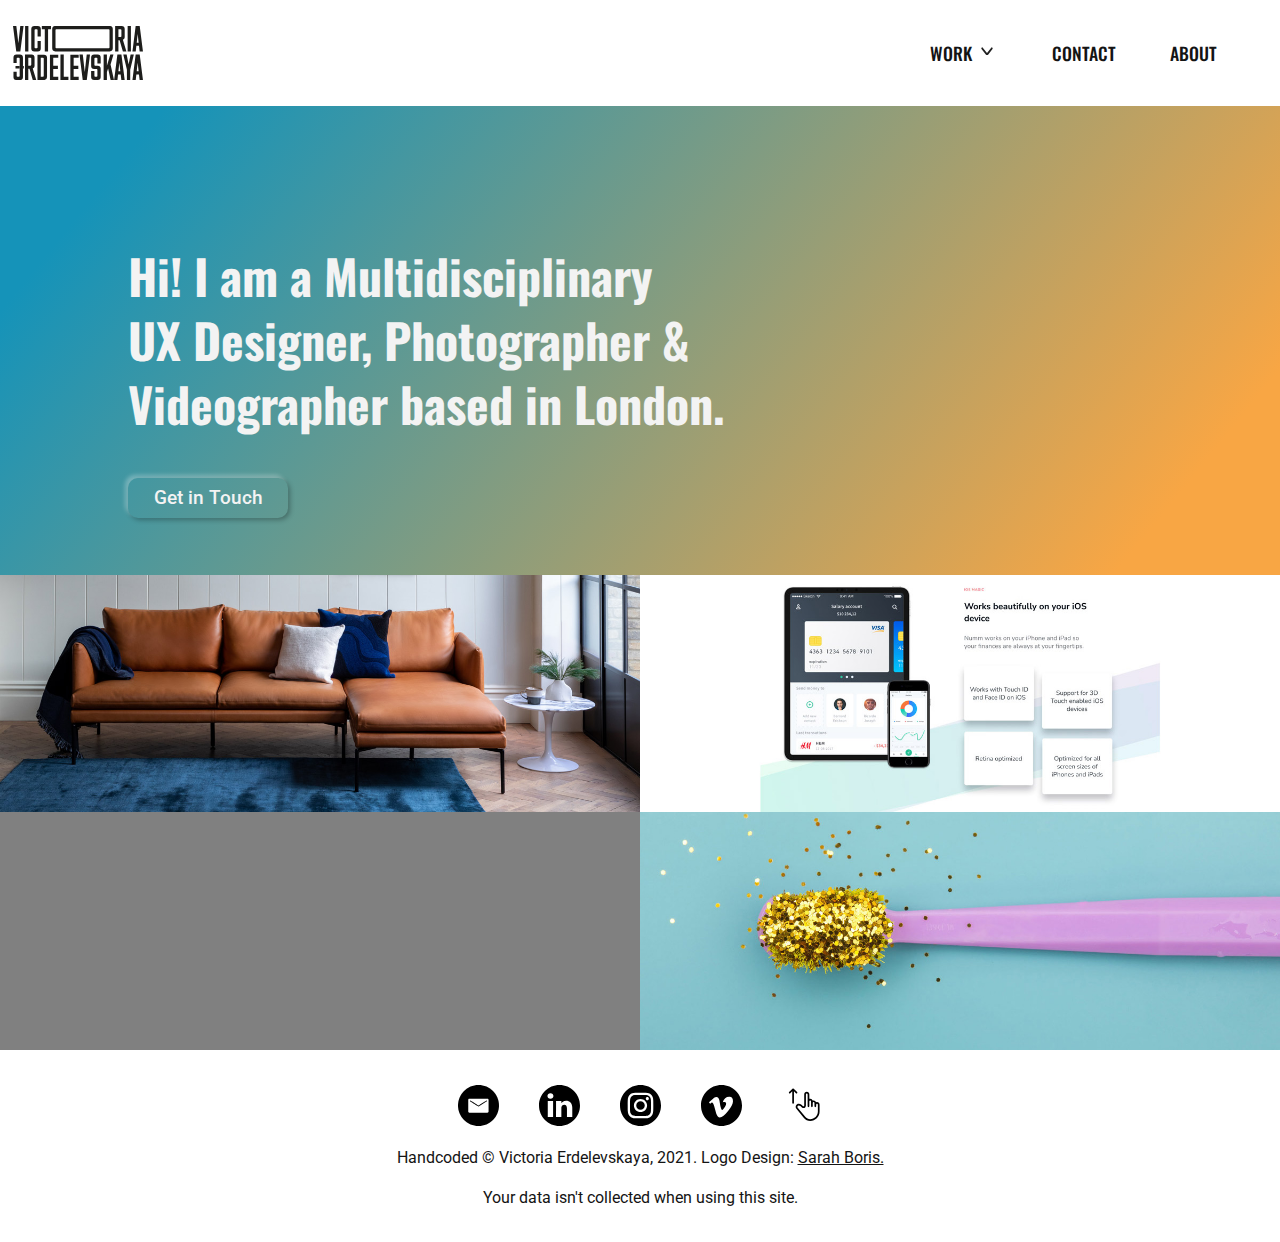
==== index.html @ 2b21cb6a "1st commit" ====
<!DOCTYPE html>
<html lang="en-gb">
  <head>
    <meta charset="UTF-8" />
    <title>Victoria Erdelevskaya - UX &amp;Web Design Portfolio</title>
    <link rel="stylesheet" href="./css/style.css" />

    <meta name="description" content="Portfolio" />
    <meta name="keywords" content="UX, Design, Portfolio" />
    <meta name="author" content="Victoria Erdelevskaya" />
    <meta name="viewport" content="width=device-width, initial-scale=1.0" />

    <!--  font familyies: Oswald for headings & Roboto for body -->

    <link rel="preconnect" href="https://fonts.googleapis.com" />
    <link rel="preconnect" href="https://fonts.gstatic.com" crossorigin />
    <link
      href="https://fonts.googleapis.com/css2?family=Oswald:wght@300;400;500;600;700&family=Roboto:wght@100;400;500;700&display=swap"
      rel="stylesheet"
    />
  </head>

  <body>
    <!-- To create a link that goes to the top of the page from the bottom, to improve accessibility and usability -->
    <a id="top"></a>

    <header>
      <!-- Top navigation -->
      <a href="index.html">
        <img
          src="./images/Victoria-Photography-logo.svg"
          alt="logo click to return to home page"
          width="130"
        />
      </a>
      <nav class="top-navigation" id="myTopnav">
        <ul>
          <li class="nav-menu-item">
            <a href="#" class="top-navigation">Work</a>
            <i class="caret-down">
              <img
                src="./images/fluent_caret_down_icon.svg"
                alt="caret down"
                class="top-navigation"
              />
            </i>
            <!-- Drop Down Menu in top nav .dropdown-content-->
            <div class="dropdown-content">
              <ul>
                <li>
                  <a href="heals-3D-visualitation.html" class="top-navigation"
                    >Heal's 3D Visualisation</a
                  >
                </li>
                <li>
                  <a href="finance-app-design-figma.html" class="top-navigation"
                    >Finance App Design</a
                  >
                </li>
                <li>
                  <a href="photography-portfolio.html" class="top-navigation"
                    >Photography Portfolio</a
                  >
                </li>
                <li>
                  <a href="videography-portfolio.html" class="top-navigation"
                    >Videography Portfolio</a
                  >
                </li>
              </ul>
            </div>
          </li>
          <li>
            <a href="contact.html" class="top-navigation">Contact</a>
          </li>
          <li><a href="about.html" class="top-navigation">About</a></li>
        </ul>
      </nav>
    </header>

    <main>
      <div class="hero-background">
        <h1>
          Hi! I am a Multidisciplinary <br />
          UX Designer, Photographer &amp; <br />
          Videographer based in London.
        </h1>
        <button
          class="contact"
          type="button"
          onclick="javascript:location.href='contact.html';"
          value="Contact"
        >
          Get in Touch
        </button>
      </div>
      <!-- ARIA role projects  added to the next section of the page for accessibility.  -->
      <section aria-label="projects">
        <div class="grid-container">
          <div class="grid-item">
            <a href="heals-3D-visualitation.html">
              <img
                src="./images/Matera-91.jpg"
                alt="3D Rendering Project for Heal's"
                width="1200"
                height="auto"
              />
              <div class="overlay">
                <h3 class="text">
                  Heal's: <br />
                  3D Visualisation
                </h3>
              </div>
            </a>
          </div>
          <div class="grid-item">
            <a href="finance-app-design-figma.html">
              <img
                src="./images/Desktop-New-homepage.jpg"
                alt="Design of an App in Figma"
                width="1200"
                height="auto"
              />
              <div class="overlay">
                <h3 class="text">Finance App Design</h3>
              </div>
            </a>
          </div>
          <div class="grid-item">
            <a href="videography-portfolio.html">
              <img
                src="./images/project1.jpg"
                alt="Videography Portfolio"
                width="1200"
                height="auto"
              />
              <div class="overlay">
                <h3 class="text">Videography Portfolio</h3>
              </div>
            </a>
          </div>
          <div class="grid-item">
            <a href="photography-portfolio.html">
              <img
                src="./images/GoodMorning-homepage.jpg"
                alt="Photography Portfolio"
                width="1200"
                height="auto"
              />
              <div class="overlay">
                <h3 class="text">Photography Portfolio</h3>
              </div>
            </a>
          </div>
        </div>
      </section>
    </main>

    <footer>
      <nav>
        <div class="social-icons">
          <a
            href="mailto:victoria.erd@gmail.com"
            target="_blank"
            aria-label="send email"
          >
            <img
              src="./images/email_icon.svg"
              width="41"
              height="41"
              alt="Email me"
          /></a>
          <a href="https://www.linkedin.com/in/victoriaerdelevskaya/">
            <img
              src="./images/linkedin_icon.svg"
              width="41"
              height="41"
              alt="LinkedIn"
          /></a>
          <a href="https://www.instagram.com/vic_erdelevskaya_photographer/">
            <img
              src="./images/instagram_icon.svg"
              width="41"
              height="41"
              alt="Instagram"
          /></a>
          <a href="https://vimeo.com/user11440246">
            <img
              src="./images/vimeo_icon.svg"
              width="41"
              height="41"
              alt="Vimeo"
          /></a>
          <a href="#top" target="_self" class="scroll-up">
            <img
              src="./images/scrollup_120421.svg"
              width="41"
              height="41"
              alt="Scroll Up"
          /></a>
        </div>
      </nav>
      <!-- The <small> tag defines smaller text (like copyright and other side-comments). -->
      <small class="copyright">
        Handcoded © Victoria Erdelevskaya, 2021. Logo Design:
        <a class="logo" href="https://sarahboris.com/"> Sarah Boris. </a>
        <p>Your data isn't collected when using this site.</p>
      </small>
    </footer>
  </body>
</html>
---- css/style.css ----
@charset "UTF-8";

/* this sllows percentage-based heights (for responsive)
https://www.joshwcomeau.com/css/custom-css-reset/#digit-box-sizing-model
*/
html,
body {
  height: 100%;
  scroll-behavior: smooth;
}
/* css reset suggestion from https://www.joshwcomeau.com/css/custom-css-reset/#digit-box-sizing-model
it allows to implement a more-intuitive box-sizing model. So that paddign and margins are not added outside but inside of  each 'container box' .
*/
*,
*::before,
*::after {
  box-sizing: border-box;
}
/* css reset suggestion from https://www.joshwcomeau.com/css/custom-css-reset/#digit-sensible-media-defaults 
to set all the belwo elements to display as block instead of default inline. max-width is set to 100% to keep large images from overflowing, if they're placed in a container that isn't wide enough to contain them. */
img,
picture,
video,
canvas,
svg {
  display: block;
  max-width: 100%;
}
/* 
usign variables to define colours so that they are easy to change  */
:root {
  --dark-grey: #797979;
  --light-grey: #f3f3f3;
  --fontcolor: #141414;
  --fontcolorvisited: #3a0877;
  --yellowcolor: #f8a644;
  --mintcolor: #1593b9;
}

/*====================================Global / Desktop View=============================*/

body {
  font-size: 16px;
  color: var(--fontcolor);
  font-family: "Roboto", "Oxygen", "Ubuntu", "Cantarell", "Segoe UI", sans-serif;
  -webkit-font-smoothing: antialiased; /* switches off font smoothing - only relevant for Mac OS*/
  max-width: 100%;
  line-height: calc(
    1em + 0.5rem
  ); /* this calculation uses the font-size as a base, and adds a fixed amount of space to each line.
  This declaration produces tighter lines for bigger text like headings. */
  margin: 0; /* Removes all defaultt browser margins*/
  background-color: white;
}
main {
  background-color: var(--light-grey);
  display: block;
}

header {
  background-color: white;
  padding: 1%;
  width: 100%;
  display: flex;
  align-items: center;
  justify-content: space-between;
}

ul li {
  font-family: "Oswald", sans-serif;
  font-size: 1.1rem;
  color: var(--fontcolor);
  text-decoration: none;
  font-style: normal;
  line-height: 3rem;
  font-weight: 500;
  text-transform: uppercase;
  list-style-type: none;
  display: inline-block;
  margin-right: 50px;
  position: relative;
}
/* Dropdown top menu styling, displays on hover over  */

.dropdown-content {
  display: none;
  position: absolute;
}

.nav-menu-item:hover .dropdown-content {
  display: block;
  min-width: 290px;
  background-color: white;
  border-radius: 4px;
  box-shadow: 0px 8px 16px 0px rgba(0, 0, 0, 0.2);
  z-index: 100;
}

.caret-down {
  display: inline-block;
  width: 1.4rem;
}

/* unvisited link */
a:link {
  color: var(--fontcolor);
  text-decoration: none;
}

/* Links hover-over */
a:hover:not(.active) {
  color: var(--fontcolor);
}

/* visited link */
a:visited {
  color: var(--fontcolor);
}

a.top-navigation {
  position: relative;
}
/* I wanted the navigation to have the same underline animation as on my photography portfolio website to keep it consistent. 
To achieve this effect, I used a pseudo class before added an underline that is initially hidden. I set it’s height 10 2px and 100% width to cover  the size of the link. 
The background of this pheudo element is set to be the same colour as the font so that the underline is matching colour. To animante I used the property transition: all 0.3s ease-in-out;
 To perform the animation of expanding the link from the middle to the outside I used the transform property scaleX transform: scaleX(0);, 
 setting this to 0 will scale the element on the x-axis to 0.  I then added a hover event on the top navigation links to display the before pheuse element by setting 
 visibility: visible;, and expanding the element  to 100% width by changing the scaleX back to 1 transform: scaleX(1);. 
*/
a.top-navigation:before {
  content: "";
  position: absolute;
  width: 100%;
  height: 3px;
  bottom: 0;
  left: 0;
  background-color: var(--fontcolor);
  visibility: hidden;
  transform: scaleX(0);
  transition: all 0.2s ease-in-out;
}
a.top-navigation:hover:before {
  visibility: visible;
  transform: scaleX(1);
}

.hero-background {
  background-position: center;
  background-size: cover;
  background-repeat: no-repeat;
  position: relative;
  height: 50%;
  background: linear-gradient(
    309deg,
    var(--yellowcolor) 10%,
    var(--mintcolor) 90%
  );
  width: 100%;
  padding: 10%;
  display: flex;
  flex-direction: column;
}

h1 {
  font-family: "Oswald", sans-serif;
  color: var(--light-grey);
  text-align: left;
  font-size: 3rem;
  margin: 0.67rem 0;
  line-height: calc(1em + 1rem);
}

h2 {
  font-family: "Oswald", sans-serif;
  color: var(--fontcolor);
  text-align: left;
  font-size: 1.5rem;
  font-weight: 400;
  line-height: calc(1em + 1rem);
  text-decoration: none;
  display: inline-block;
  width: 100%;
}

/* 
I liked the look of Neumorphic buttons and decided to try in https://www.justinmind.com/blog/neumorphism-ui/
I applied the same gradient to make sure the background matches as close as possible to the colour of the button */

/* this is Global View styling  */

button {
  border: none;
  outline: none;
  cursor: pointer;
  font-size: 1.2rem;
  font-weight: 500;
  color: var(--light-grey);
  font-family: "Roboto", sans-serif;
  background-color: linear-gradient(
    309deg,
    var(--yellowcolor) 10%,
    var(--mintcolor) 90%
  );
  width: 160px;
  height: 40px;
  border-radius: 10px;
  box-shadow: -3px -3px 4px rgba(255, 255, 255, 0.2888),
    2px 2px 5px rgba(0, 0, 0, 0.2888);
  margin-top: 40px;
  position: absolute; /* .herobackground that contains button is set to relative and I used absolute position for the button to position it correctly especially on mobile and tablet  */
  top: 75%;
  transform: translateY(-50%);
}

.grid-container {
  display: grid;
  grid-template-columns: 50% 50%;
  grid-gap: 0;
  margin-top: 0%;
}

.grid-item {
  grid-template-columns: repeat(2, 1fr);
  position: relative;
}

/* ===================to style hover over on the projects images==================== */
.overlay {
  position: absolute;
  top: 0;
  bottom: 0;
  left: 0;
  right: 0;
  height: 100%;
  width: 100%;
  opacity: 0;
  transition: 0.5s ease;
  background-image: linear-gradient(120deg, #000000, #1593b9);
  z-index: 1;
}

.grid-item:hover .overlay {
  opacity: 0.8;
}

h3.text {
  color: var(--light-grey);
  font-family: "Oswald", sans-serif;
  line-height: 3rem;
  font-size: 2rem;
  font-weight: 500;
  position: absolute;
  transition: 0.5s ease;
  top: 50%;
  left: 50%;
  transform: translate(
    -50%,
    -50%
  ); /*The translate() CSS function repositions an element in the horizontal and/or vertical directions. Used to position the text in the middle of the overlay*/
  text-align: justify;
  z-index: 100;
  padding: 0;
  margin: 0;
}

/* ===================Footer style==================== */
footer {
  background: white;
  background-size: cover;
  width: 100%;
  padding-top: 1.2%;
}

footer nav {
  display: flex;
  justify-content: space-around;
  align-items: center;
}

.social-icons {
  display: flex;
  justify-content: space-around;
  align-items: center;
}

.social-icons a {
  padding: 20px;
}

.copyright {
  font-size: 1rem;
  line-height: 1.5rem;
  padding-bottom: 1rem;
  text-align: center;
  display: block;
}

a.logo {
  text-decoration: underline; /* to show that it's a link */
}

/*======================769px — 1024px: Small screens, laptops view=========================*/

@media only screen and (max-width: 1024px) {
  .grid-container {
    display: grid;
    grid-template-columns: auto;
    grid-gap: 0;
    margin-top: 0;
  }
  .grid-item {
    max-width: 100%;
  }
}

/*======================================Tablet view: ===================================*/

@media only screen and (max-width: 768px) {
  h1 {
    font-size: 2rem;
  }
  .hero-background {
    justify-content: center;
    align-items: center;
    display: flex;
    flex-direction: column;
    padding-bottom: 20%;
  }

  button {
    font-size: 1rem;
    font-weight: 500;
    width: 130px;
    height: 30px;
    margin-top: 15%;
    top: 50%;
    transform: translateY(-50%);
  }
  a.top-navigation:before {
    transition: all 0s ease-in-out;
  }
}

/*===================================Mobile View===================================*/
@media only screen and (max-width: 568px) {
  body {
    font-size: 14px;
  }

  header {
    padding: 10px;
    display: block;
  }

  h1 {
    text-align: center;
  }
  .introduction {
    align-items: center;
  }

  button {
    margin-top: 45%;
  }

  ul li {
    display: inline;
    margin-right: 30px;
  }
  .nav-menu-item:hover .dropdown-content {
    min-width: 300px;
    line-height: 5rem;
    padding-bottom: 1rem;
    opacity: 1;
  }

  a.top-navigation {
    font-size: 1.3rem;
    line-height: 3rem;
  }
}
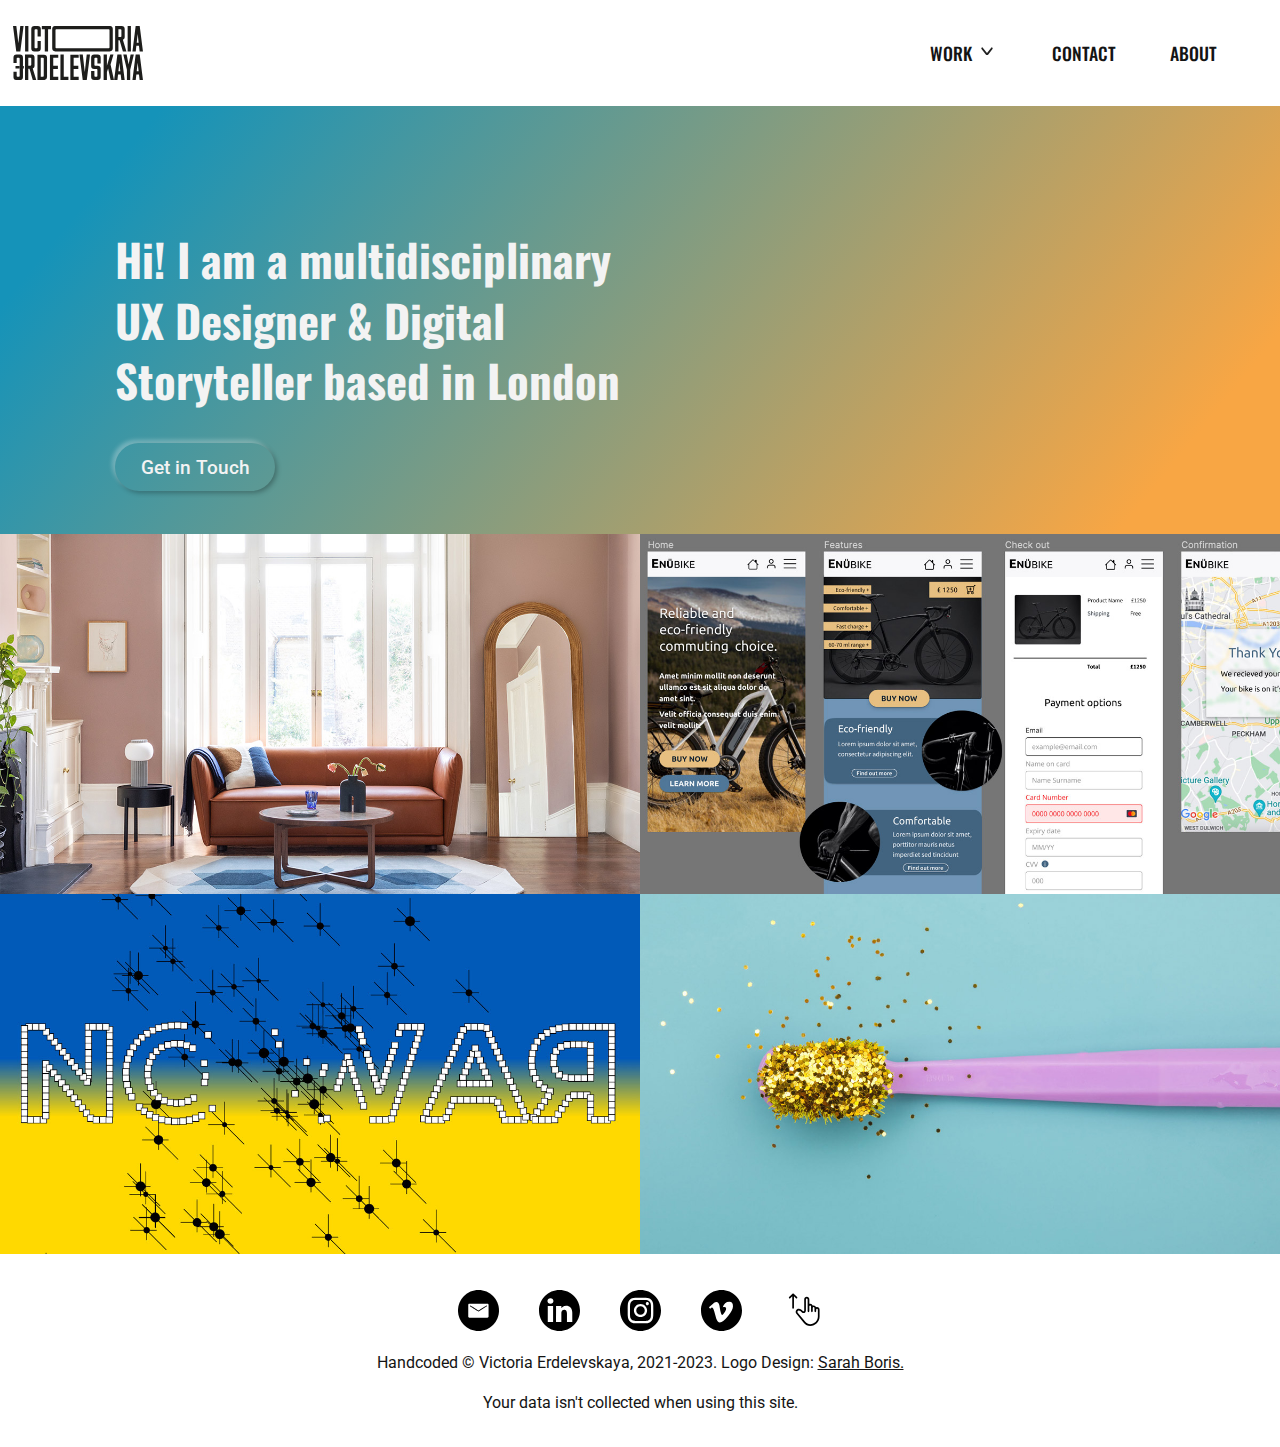
==== commit 4c9840db: "commit to main" ====
--- a/index.html
+++ b/index.html
@@ -1,211 +1,152 @@
 <!DOCTYPE html>
 <html lang="en-gb">
-  <head>
-    <meta charset="UTF-8" />
-    <title>Victoria Erdelevskaya - UX &amp;Web Design Portfolio</title>
-    <link rel="stylesheet" href="./css/style.css" />
 
-    <meta name="description" content="Portfolio" />
-    <meta name="keywords" content="UX, Design, Portfolio" />
-    <meta name="author" content="Victoria Erdelevskaya" />
-    <meta name="viewport" content="width=device-width, initial-scale=1.0" />
+<head>
+  <meta charset="UTF-8" />
+  <title>Victoria Erdelevskaya - UX &amp;Web Design Portfolio</title>
+  <link rel="stylesheet" href="./css/style.css" />
 
-    <!--  font familyies: Oswald for headings & Roboto for body -->
+  <meta name="description" content="Portfolio" />
+  <meta name="keywords" content="UX, Design, Portfolio" />
+  <meta name="author" content="Victoria Erdelevskaya" />
+  <meta name="viewport" content="width=device-width, initial-scale=1.0" />
 
-    <link rel="preconnect" href="https://fonts.googleapis.com" />
-    <link rel="preconnect" href="https://fonts.gstatic.com" crossorigin />
-    <link
-      href="https://fonts.googleapis.com/css2?family=Oswald:wght@300;400;500;600;700&family=Roboto:wght@100;400;500;700&display=swap"
-      rel="stylesheet"
-    />
-  </head>
+  <!--  font familyies: Oswald for headings & Roboto for body -->
 
-  <body>
-    <!-- To create a link that goes to the top of the page from the bottom, to improve accessibility and usability -->
-    <a id="top"></a>
+  <link rel="preconnect" href="https://fonts.googleapis.com" />
+  <link rel="preconnect" href="https://fonts.gstatic.com" crossorigin />
+  <link
+    href="https://fonts.googleapis.com/css2?family=Oswald:wght@300;400;500;600;700&family=Roboto:wght@100;400;500;700&display=swap"
+    rel="stylesheet" />
+</head>
 
-    <header>
-      <!-- Top navigation -->
-      <a href="index.html">
-        <img
-          src="./images/Victoria-Photography-logo.svg"
-          alt="logo click to return to home page"
-          width="130"
-        />
-      </a>
-      <nav class="top-navigation" id="myTopnav">
-        <ul>
-          <li class="nav-menu-item">
-            <a href="#" class="top-navigation">Work</a>
-            <i class="caret-down">
-              <img
-                src="./images/fluent_caret_down_icon.svg"
-                alt="caret down"
-                class="top-navigation"
-              />
-            </i>
-            <!-- Drop Down Menu in top nav .dropdown-content-->
-            <div class="dropdown-content">
-              <ul>
-                <li>
-                  <a href="heals-3D-visualitation.html" class="top-navigation"
-                    >Heal's 3D Visualisation</a
-                  >
-                </li>
-                <li>
-                  <a href="finance-app-design-figma.html" class="top-navigation"
-                    >Finance App Design</a
-                  >
-                </li>
-                <li>
-                  <a href="photography-portfolio.html" class="top-navigation"
-                    >Photography Portfolio</a
-                  >
-                </li>
-                <li>
-                  <a href="videography-portfolio.html" class="top-navigation"
-                    >Videography Portfolio</a
-                  >
-                </li>
-              </ul>
+<body>
+  <!-- To create a link that goes to the top of the page from the bottom, to improve accessibility and usability -->
+  <a id="top"></a>
+
+  <header>
+    <!-- Top navigation -->
+    <a href="index.html">
+      <img src="./images/Victoria-Photography-logo.svg" alt="logo click to return to home page" width="130" />
+    </a>
+    <nav class="top-navigation" id="myTopnav">
+      <ul>
+        <li class="nav-menu-item">
+          <a href="#" class="top-navigation">Work</a>
+          <i class="caret-down">
+            <img src="./images/fluent_caret_down_icon.svg" alt="caret down" class="top-navigation" />
+          </i>
+          <!-- Drop Down Menu in top nav .dropdown-content-->
+          <div class="dropdown-content">
+            <ul>
+              <li>
+                <a href="heals-3D-visualitation.html" class="top-navigation">Vegan AI app</a>
+              </li>
+              <li>
+                <a href="heals-3D-visualitation.html" class="top-navigation">Product Page redesign</a>
+              </li>
+              <li>
+                <a href="heals-3D-visualitation.html" class="top-navigation">Landing Page redesign</a>
+              </li>
+              <li>
+                <a href="heals-3D-visualitation.html" class="top-navigation">Heal's 3D Visualisation</a>
+              </li>
+              <li>
+                <a href="e-bike-shop-design.html" class="top-navigation">ENU E-bike</a>
+              </li>
+              <li>
+                <a href="photography-portfolio.html" class="top-navigation">Photography Portfolio</a>
+              </li>
+              <li>
+                <a href="p5.js-sketches.html" class="top-navigation">P5.JS sketches</a>
+              </li>
+            </ul>
+          </div>
+        </li>
+        <li>
+          <a href="contact.html" class="top-navigation">Contact</a>
+        </li>
+        <li><a href="about.html" class="top-navigation">About</a></li>
+      </ul>
+    </nav>
+  </header>
+
+  <main>
+    <div class="hero-background">
+      <h1>
+        Hi! I am a multidisciplinary <br />
+        UX Designer &amp; Digital <br />
+        Storyteller based in London
+      </h1>
+      <button class="contact" type="button" onclick="javascript:location.href='contact.html';" value="Contact">
+        Get in Touch
+      </button>
+    </div>
+    <!-- ARIA role projects  added to the next section of the page for accessibility.  -->
+    <section aria-label="projects">
+      <div class="grid-container">
+        <div class="grid-item">
+          <a href="heals-3D-visualitation.html">
+            <img src="./images/Valley sofa-231.jpg" alt="3D Rendering Project for Heal's" width="auto" height="auto" />
+            <div class="overlay">
+              <h3 class="text">
+                Heal's: <br />
+                3D Visualisation
+              </h3>
             </div>
-          </li>
-          <li>
-            <a href="contact.html" class="top-navigation">Contact</a>
-          </li>
-          <li><a href="about.html" class="top-navigation">About</a></li>
-        </ul>
-      </nav>
-    </header>
+          </a>
+        </div>
+        <div class="grid-item">
+          <a href="e-bike-shop-design.html">
+            <img src="./images/E-bike-images/thumbnail-e-bike-shop.jpg" alt="E-bike shop case study" width="auto"
+              height="auto" />
+            <div class="overlay">
+              <h3 class="text">ENU E-bike website. <br />Case study</h3>
+            </div>
+          </a>
+        </div>
+        <div class="grid-item">
+          <a href="p5.js-sketches.html">
+            <img src="./images/nowar.jpg" alt="p5.js sketcheso" width="1200" height="auto" />
+            <div class="overlay">
+              <h3 class="text">P5.JS Sketches</h3>
+            </div>
+          </a>
+        </div>
+        <div class="grid-item">
+          <a href="photography-portfolio.html">
+            <img src="./images/GoodMorning-homepage.jpg" alt="Photography Portfolio" width="1200" height="auto" />
+            <div class="overlay">
+              <h3 class="text">Photography Portfolio</h3>
+            </div>
+          </a>
+        </div>
+      </div>
+    </section>
+  </main>
 
-    <main>
-      <div class="hero-background">
-        <h1>
-          Hi! I am a Multidisciplinary <br />
-          UX Designer, Photographer &amp; <br />
-          Videographer based in London.
-        </h1>
-        <button
-          class="contact"
-          type="button"
-          onclick="javascript:location.href='contact.html';"
-          value="Contact"
-        >
-          Get in Touch
-        </button>
+  <footer>
+    <nav>
+      <div class="social-icons">
+        <a href="mailto:victoria.erd@gmail.com" target="_blank" aria-label="send email">
+          <img src="./images/email_icon.svg" width="41" height="41" alt="Email me" /></a>
+        <a href="https://www.linkedin.com/in/victoriaerdelevskaya/">
+          <img src="./images/linkedin_icon.svg" width="41" height="41" alt="LinkedIn" /></a>
+        <a href="https://www.instagram.com/uxdesign_london/">
+          <img src="./images/instagram_icon.svg" width="41" height="41" alt="Instagram" /></a>
+        <a href="https://vimeo.com/user11440246">
+          <img src="./images/vimeo_icon.svg" width="41" height="41" alt="Vimeo" /></a>
+        <a href="#top" target="_self" class="scroll-up">
+          <img src="./images/scrollup_120421.svg" width="41" height="41" alt="Scroll Up" /></a>
       </div>
-      <!-- ARIA role projects  added to the next section of the page for accessibility.  -->
-      <section aria-label="projects">
-        <div class="grid-container">
-          <div class="grid-item">
-            <a href="heals-3D-visualitation.html">
-              <img
-                src="./images/Matera-91.jpg"
-                alt="3D Rendering Project for Heal's"
-                width="1200"
-                height="auto"
-              />
-              <div class="overlay">
-                <h3 class="text">
-                  Heal's: <br />
-                  3D Visualisation
-                </h3>
-              </div>
-            </a>
-          </div>
-          <div class="grid-item">
-            <a href="finance-app-design-figma.html">
-              <img
-                src="./images/Desktop-New-homepage.jpg"
-                alt="Design of an App in Figma"
-                width="1200"
-                height="auto"
-              />
-              <div class="overlay">
-                <h3 class="text">Finance App Design</h3>
-              </div>
-            </a>
-          </div>
-          <div class="grid-item">
-            <a href="videography-portfolio.html">
-              <img
-                src="./images/project1.jpg"
-                alt="Videography Portfolio"
-                width="1200"
-                height="auto"
-              />
-              <div class="overlay">
-                <h3 class="text">Videography Portfolio</h3>
-              </div>
-            </a>
-          </div>
-          <div class="grid-item">
-            <a href="photography-portfolio.html">
-              <img
-                src="./images/GoodMorning-homepage.jpg"
-                alt="Photography Portfolio"
-                width="1200"
-                height="auto"
-              />
-              <div class="overlay">
-                <h3 class="text">Photography Portfolio</h3>
-              </div>
-            </a>
-          </div>
-        </div>
-      </section>
-    </main>
+    </nav>
+    <!-- The <small> tag defines smaller text (like copyright and other side-comments). -->
+    <small class="copyright">
+      Handcoded © Victoria Erdelevskaya, 2021-2023. Logo Design:
+      <a class="logo" href="https://sarahboris.com/"> Sarah Boris. </a>
+      <p>Your data isn't collected when using this site.</p>
+    </small>
+  </footer>
+</body>
 
-    <footer>
-      <nav>
-        <div class="social-icons">
-          <a
-            href="mailto:victoria.erd@gmail.com"
-            target="_blank"
-            aria-label="send email"
-          >
-            <img
-              src="./images/email_icon.svg"
-              width="41"
-              height="41"
-              alt="Email me"
-          /></a>
-          <a href="https://www.linkedin.com/in/victoriaerdelevskaya/">
-            <img
-              src="./images/linkedin_icon.svg"
-              width="41"
-              height="41"
-              alt="LinkedIn"
-          /></a>
-          <a href="https://www.instagram.com/vic_erdelevskaya_photographer/">
-            <img
-              src="./images/instagram_icon.svg"
-              width="41"
-              height="41"
-              alt="Instagram"
-          /></a>
-          <a href="https://vimeo.com/user11440246">
-            <img
-              src="./images/vimeo_icon.svg"
-              width="41"
-              height="41"
-              alt="Vimeo"
-          /></a>
-          <a href="#top" target="_self" class="scroll-up">
-            <img
-              src="./images/scrollup_120421.svg"
-              width="41"
-              height="41"
-              alt="Scroll Up"
-          /></a>
-        </div>
-      </nav>
-      <!-- The <small> tag defines smaller text (like copyright and other side-comments). -->
-      <small class="copyright">
-        Handcoded © Victoria Erdelevskaya, 2021. Logo Design:
-        <a class="logo" href="https://sarahboris.com/"> Sarah Boris. </a>
-        <p>Your data isn't collected when using this site.</p>
-      </small>
-    </footer>
-  </body>
-</html>
+</html>--- a/css/style.css
+++ b/css/style.css
@@ -156,7 +156,7 @@
     var(--mintcolor) 90%
   );
   width: 100%;
-  padding: 10%;
+  padding: 9%;
   display: flex;
   flex-direction: column;
 }
@@ -165,8 +165,8 @@
   font-family: "Oswald", sans-serif;
   color: var(--light-grey);
   text-align: left;
-  font-size: 3rem;
-  margin: 0.67rem 0;
+  font-size: 2.8rem;
+  margin: 0.5rem 0;
   line-height: calc(1em + 1rem);
 }
 
@@ -201,9 +201,9 @@
     var(--yellowcolor) 10%,
     var(--mintcolor) 90%
   );
-  width: 160px;
-  height: 40px;
-  border-radius: 10px;
+  width:160px;
+  height:48px;
+  border-radius: 24px;
   box-shadow: -3px -3px 4px rgba(255, 255, 255, 0.2888),
     2px 2px 5px rgba(0, 0, 0, 0.2888);
   margin-top: 40px;
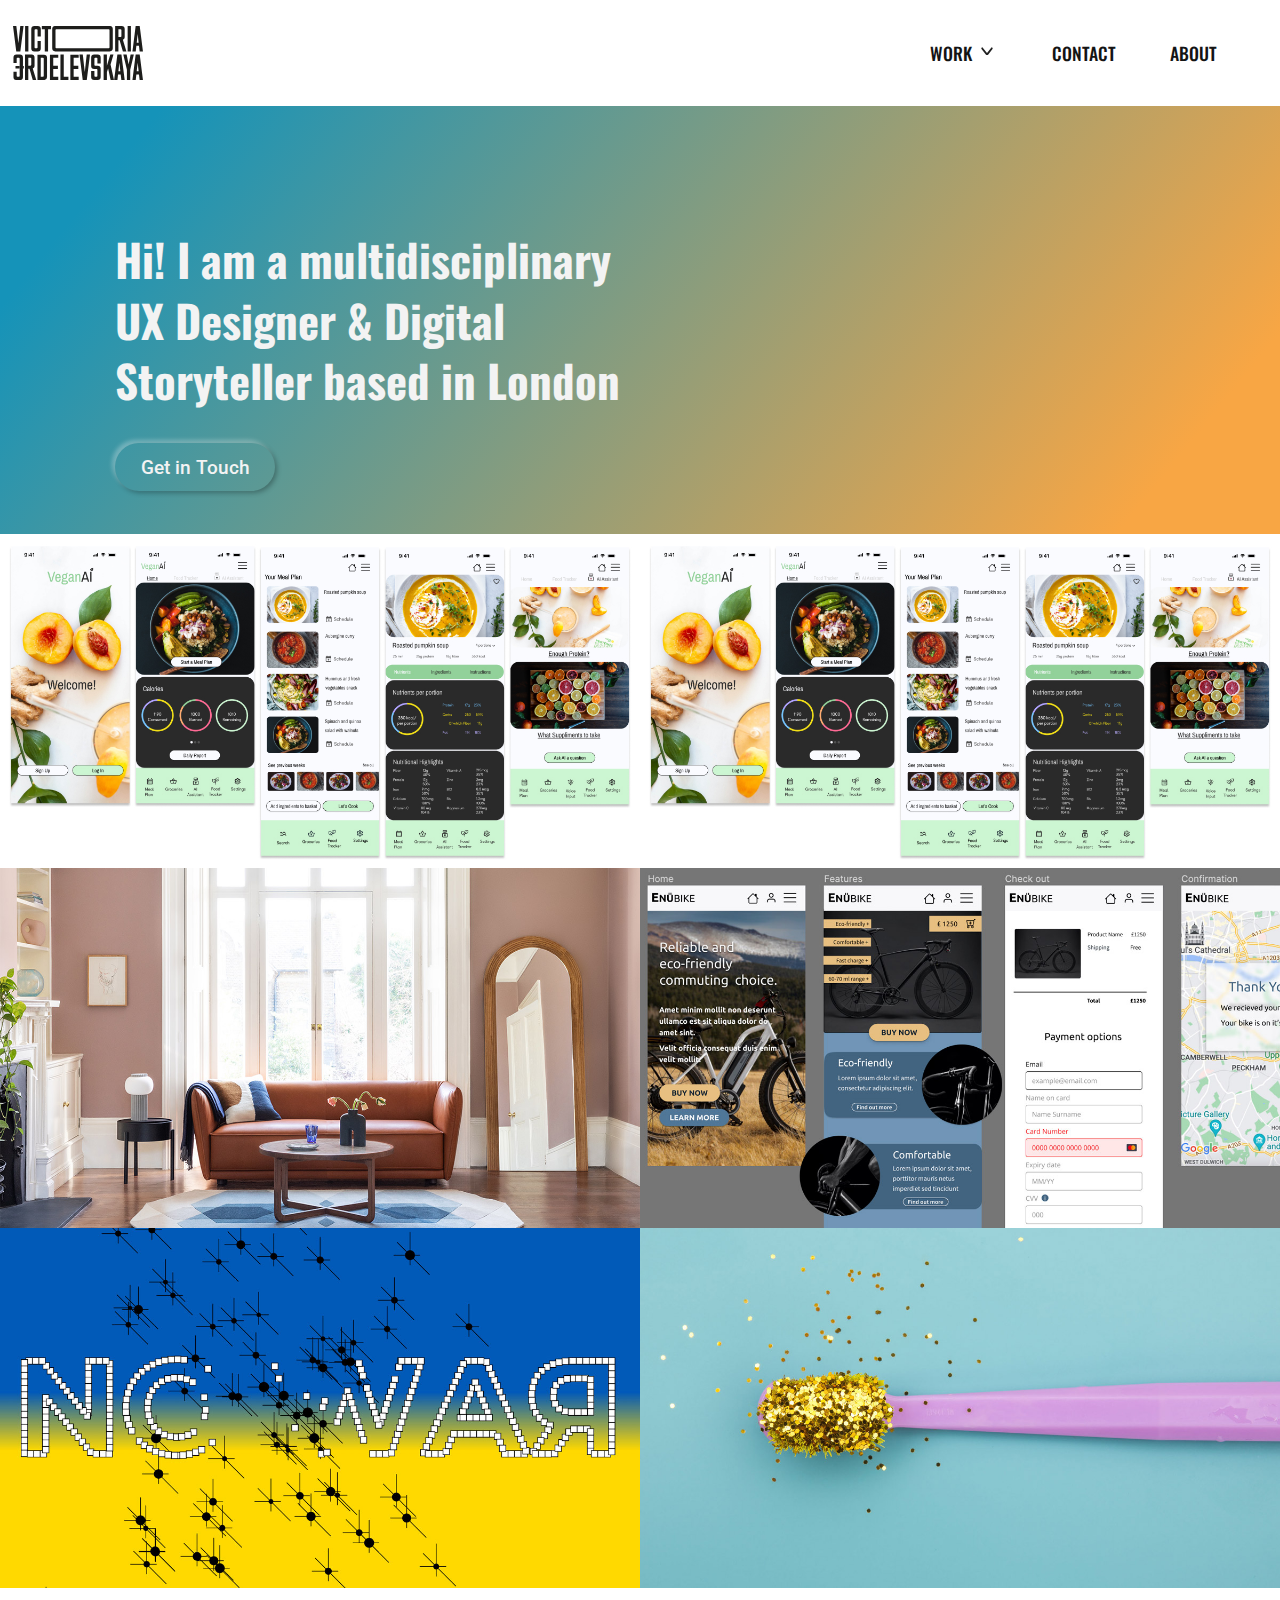
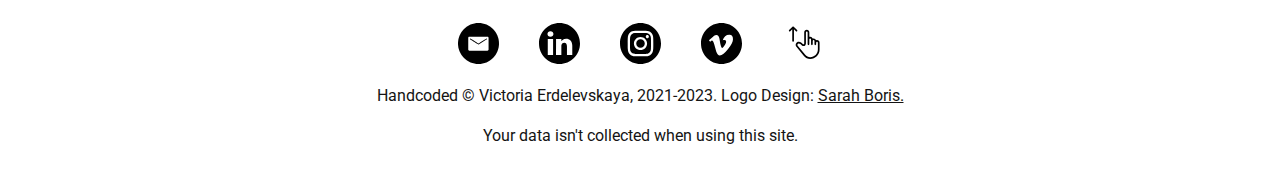
==== commit 738f81e7: "june c" ====
--- a/index.html
+++ b/index.html
@@ -40,13 +40,10 @@
           <div class="dropdown-content">
             <ul>
               <li>
-                <a href="heals-3D-visualitation.html" class="top-navigation">Vegan AI app</a>
+                <a href="veganAI.html" class="top-navigation">Vegan AI app</a>
               </li>
               <li>
-                <a href="heals-3D-visualitation.html" class="top-navigation">Product Page redesign</a>
-              </li>
-              <li>
-                <a href="heals-3D-visualitation.html" class="top-navigation">Landing Page redesign</a>
+                <a href="heals-redesign-project.html" class="top-navigation">Heal's Redesign Project</a>
               </li>
               <li>
                 <a href="heals-3D-visualitation.html" class="top-navigation">Heal's 3D Visualisation</a>
@@ -85,6 +82,29 @@
     <!-- ARIA role projects  added to the next section of the page for accessibility.  -->
     <section aria-label="projects">
       <div class="grid-container">
+        <div class="grid-item">
+          <a href="veganAI.html">
+            <img src="./images/Veganapp/HomePageVegan AI.jpg" alt="vegan AI case study" width="auto" height="auto" />
+            <div class="overlay">
+              <h3 class="text">
+                Vegan AI <br />
+                Case study
+              </h3>
+            </div>
+          </a>
+        </div>
+        <div class="grid-item">
+          <a href="heals-redesign-project.html">
+            <img src="./images/Veganapp/HomePageVegan AI.jpg" alt="Heal's: Redesign Project" width="auto"
+              height="auto" />
+            <div class="overlay">
+              <h3 class="text">
+                Heal's: <br />
+                Redesign Project
+              </h3>
+            </div>
+          </a>
+        </div>
         <div class="grid-item">
           <a href="heals-3D-visualitation.html">
             <img src="./images/Valley sofa-231.jpg" alt="3D Rendering Project for Heal's" width="auto" height="auto" />
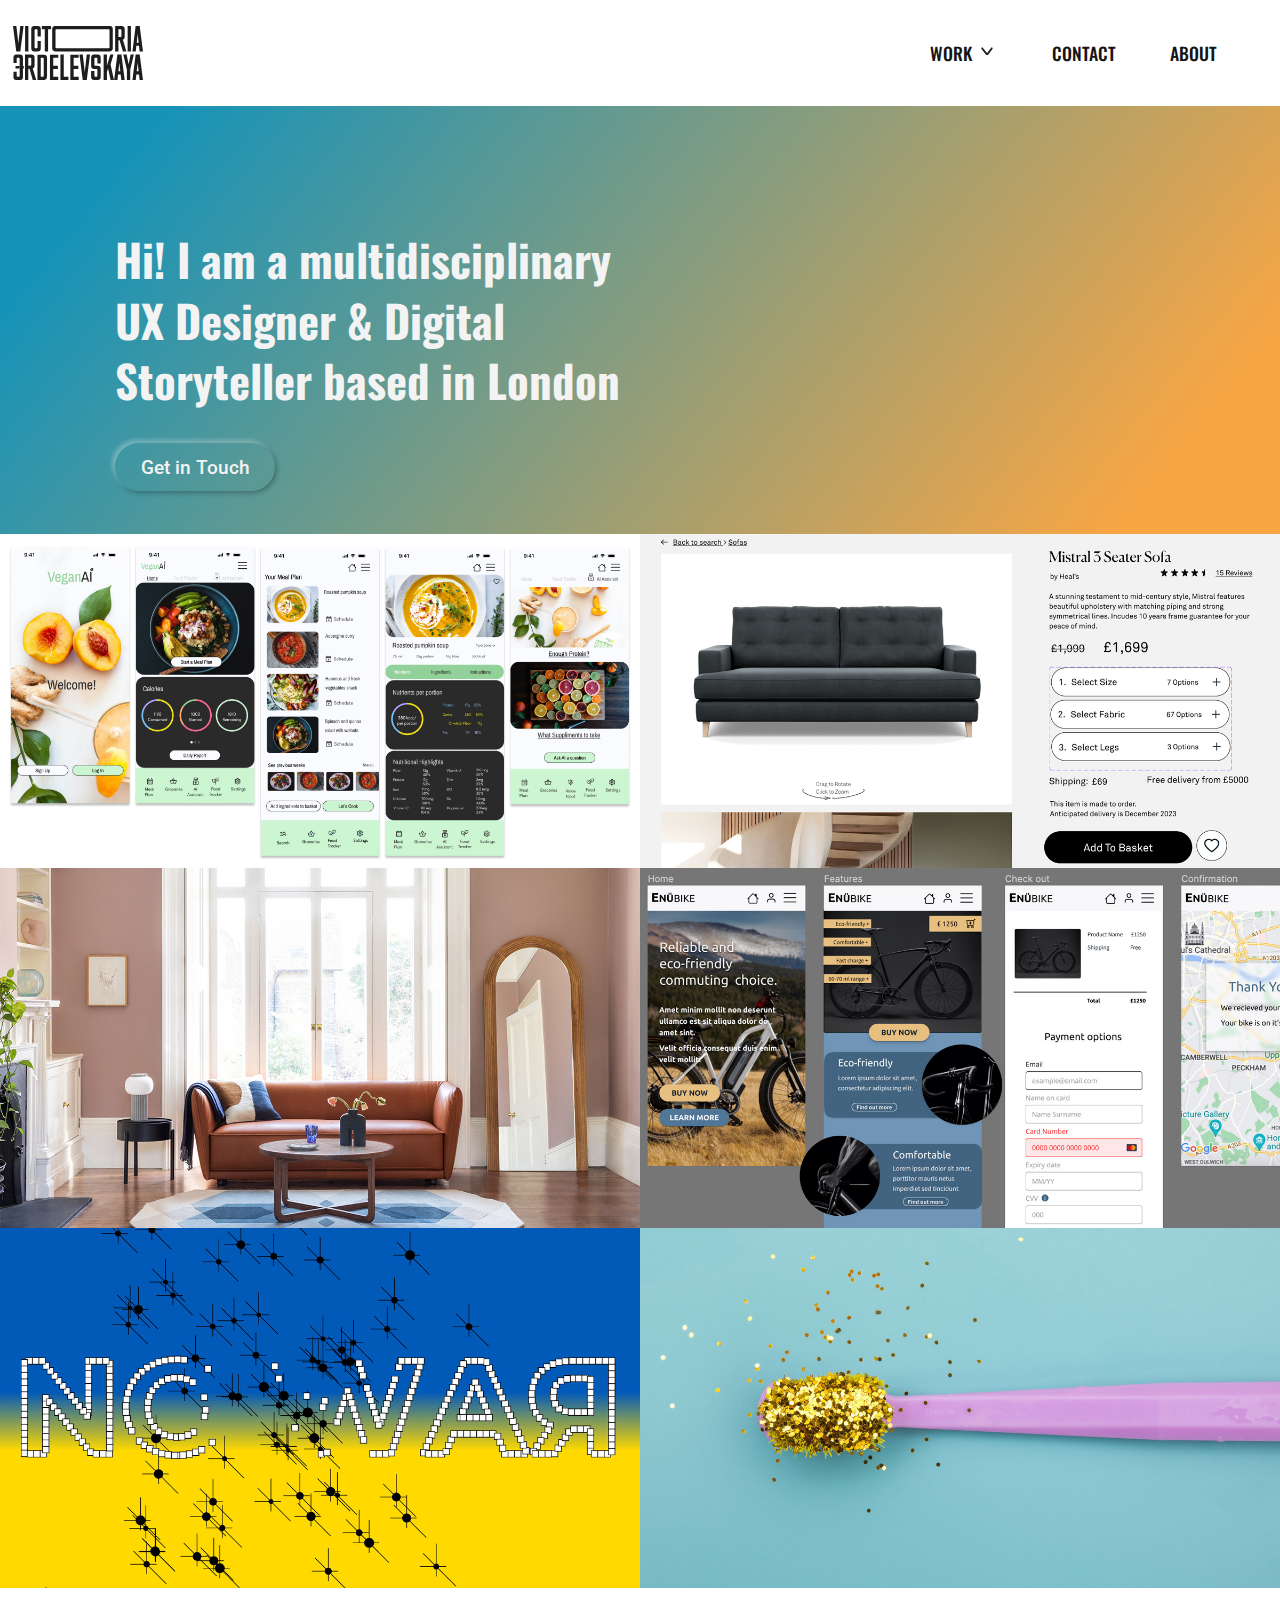
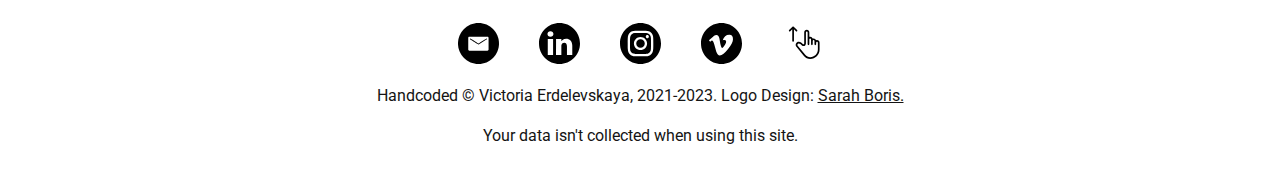
==== commit 19c8d243: "new commit July" ====
--- a/index.html
+++ b/index.html
@@ -95,12 +95,12 @@
         </div>
         <div class="grid-item">
           <a href="heals-redesign-project.html">
-            <img src="./images/Veganapp/HomePageVegan AI.jpg" alt="Heal's: Redesign Project" width="auto"
+            <img src="./images/HealsProduct/home page Heals.jpg" alt="Heal's: Product Page redesign" width="auto"
               height="auto" />
             <div class="overlay">
               <h3 class="text">
                 Heal's: <br />
-                Redesign Project
+                Product Page Redesign
               </h3>
             </div>
           </a>
@@ -137,7 +137,7 @@
           <a href="photography-portfolio.html">
             <img src="./images/GoodMorning-homepage.jpg" alt="Photography Portfolio" width="1200" height="auto" />
             <div class="overlay">
-              <h3 class="text">Photography Portfolio</h3>
+              <h3 class="text">Photography and Videography</h3>
             </div>
           </a>
         </div>
--- a/css/style.css
+++ b/css/style.css
@@ -352,6 +352,51 @@
     display: block;
   }
 
+  ul li {
+    font-family: "Oswald", sans-serif;
+    font-size: 1rem;
+    color: var(--fontcolor);
+    text-decoration: none;
+    font-style: normal;
+    line-height: 1rem;
+    font-weight: 500;
+    text-transform: uppercase;
+    list-style-type: none;
+    display: inline-block;
+    margin-right: 50px;
+    position: relative;
+  }
+  /* Dropdown top menu styling, displays on hover over  */
+  .dropdown-content {
+    display: none;
+    position: absolute;
+  }
+  
+  .nav-menu-item:hover .dropdown-content {
+    display: block;
+    min-width: 400px;
+    background-color: white;
+    border-radius: 4px;
+    box-shadow: 0px 8px 16px 0px rgba(0, 0, 0, 0.2);
+    z-index: 100;
+  }
+  
+  .caret-down {
+    display: inline-block;
+    width: 1.4rem;
+  }
+  
+  /* unvisited link */
+  a:link {
+    color: var(--fontcolor);
+    text-decoration: none;
+  }
+  
+  /* Links hover-over */
+  a:hover:not(.active) {
+    color: var(--fontcolor);
+  }
+
   h1 {
     text-align: center;
   }
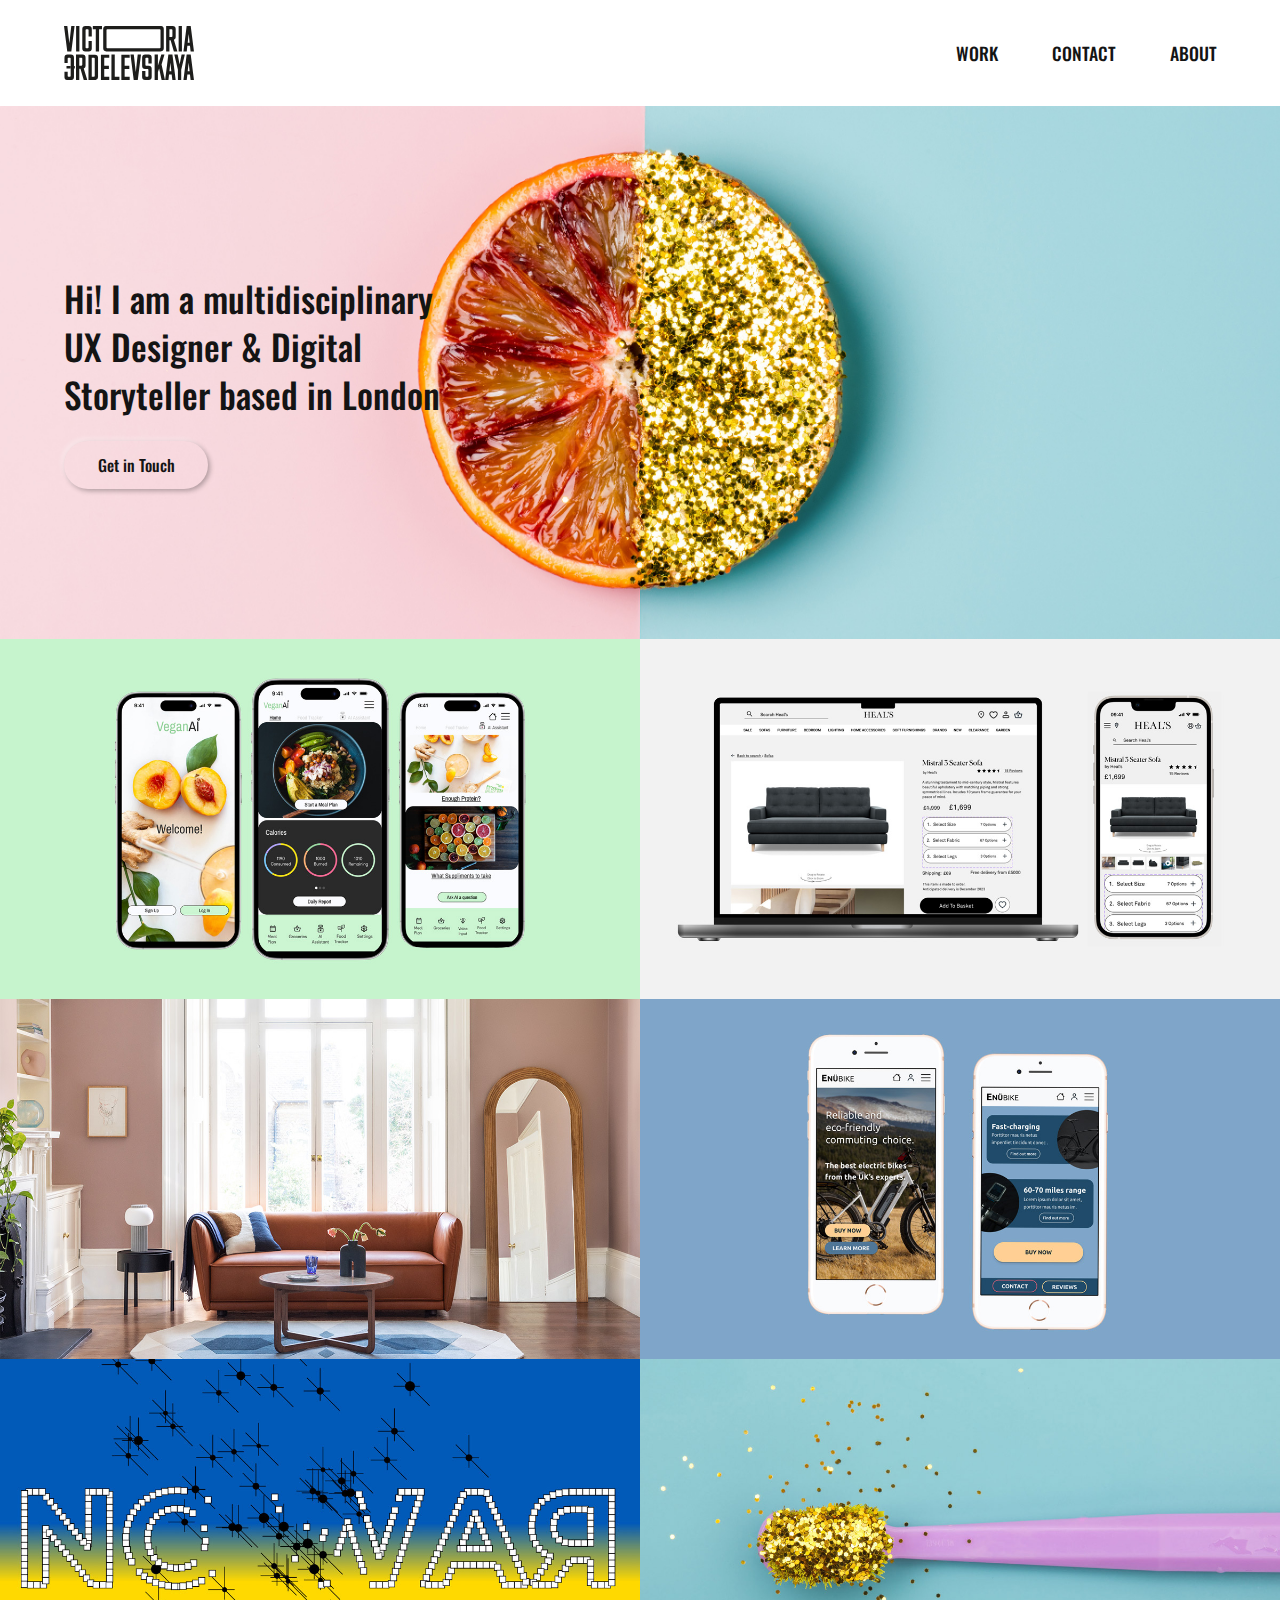
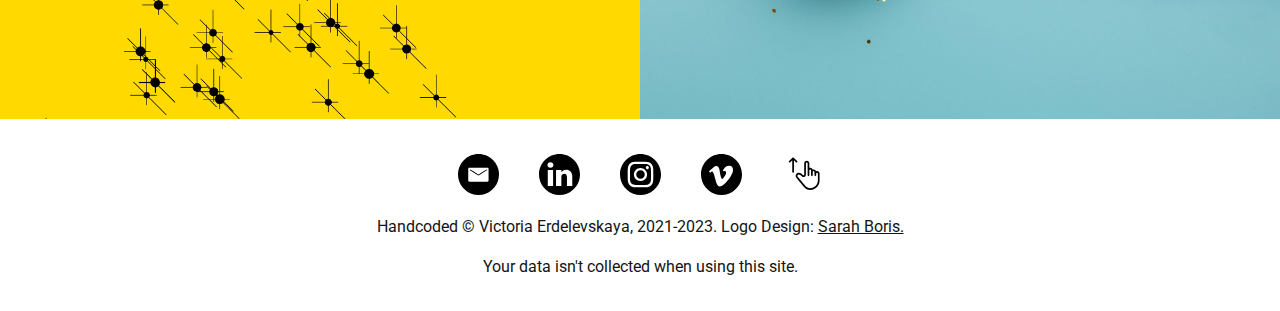
==== commit 2ef47d87: "updated home page" ====
--- a/index.html
+++ b/index.html
@@ -32,8 +32,8 @@
     <nav class="top-navigation" id="myTopnav">
       <ul>
         <li class="nav-menu-item">
-          <a href="#" class="top-navigation">Work</a>
-          <i class="caret-down">
+          <a href="#" class="top-navigation">Work </a>
+          <!-- <i class="caret-down">
             <img src="./images/fluent_caret_down_icon.svg" alt="caret down" class="top-navigation" />
           </i>
           <!-- Drop Down Menu in top nav .dropdown-content-->
@@ -55,7 +55,7 @@
                 <a href="photography-portfolio.html" class="top-navigation">Photography Portfolio</a>
               </li>
               <li>
-                <a href="p5.js-sketches.html" class="top-navigation">P5.JS sketches</a>
+                <a href="p5.js-sketches.html" class="top-navigation">P5.JS sketch</a>
               </li>
             </ul>
           </div>
@@ -70,7 +70,14 @@
 
   <main>
     <div class="hero-background">
-      <h1>
+      <picture>
+        <source media="(min-width: 1200px)" srcset="./images/GoodMorning-homepage2.jpg">
+        <source media="(min-width: 768px)" srcset="./images/GoodMorning-homepageTablet.jpg">
+        <img src="./images/GoodMorning-homepageMobile2.jpg" alt="homepage images orange slice dipped in glitter"
+          width="100%" height="auto" object-fit="cover" ;>
+      </picture>
+
+      <h1 class="hero-background">
         Hi! I am a multidisciplinary <br />
         UX Designer &amp; Digital <br />
         Storyteller based in London
@@ -78,6 +85,7 @@
       <button class="contact" type="button" onclick="javascript:location.href='contact.html';" value="Contact">
         Get in Touch
       </button>
+
     </div>
     <!-- ARIA role projects  added to the next section of the page for accessibility.  -->
     <section aria-label="projects">
@@ -87,8 +95,8 @@
             <img src="./images/Veganapp/HomePageVegan AI.jpg" alt="vegan AI case study" width="auto" height="auto" />
             <div class="overlay">
               <h3 class="text">
-                Vegan AI <br />
-                Case study
+                Vegan AI: <br />
+                App for Vegan Lifestyle
               </h3>
             </div>
           </a>
@@ -99,7 +107,7 @@
               height="auto" />
             <div class="overlay">
               <h3 class="text">
-                Heal's: <br />
+                Heal's: furniture site <br />
                 Product Page Redesign
               </h3>
             </div>
@@ -110,7 +118,7 @@
             <img src="./images/Valley sofa-231.jpg" alt="3D Rendering Project for Heal's" width="auto" height="auto" />
             <div class="overlay">
               <h3 class="text">
-                Heal's: <br />
+                Heal's: furniture site <br />
                 3D Visualisation
               </h3>
             </div>
@@ -121,7 +129,7 @@
             <img src="./images/E-bike-images/thumbnail-e-bike-shop.jpg" alt="E-bike shop case study" width="auto"
               height="auto" />
             <div class="overlay">
-              <h3 class="text">ENU E-bike website. <br />Case study</h3>
+              <h3 class="text">ENU E-bike: brand &amp <br />Mobile website</h3>
             </div>
           </a>
         </div>
@@ -129,7 +137,7 @@
           <a href="p5.js-sketches.html">
             <img src="./images/nowar.jpg" alt="p5.js sketcheso" width="1200" height="auto" />
             <div class="overlay">
-              <h3 class="text">P5.JS Sketches</h3>
+              <h3 class="text">P5.JS Sketch</h3>
             </div>
           </a>
         </div>
@@ -137,7 +145,9 @@
           <a href="photography-portfolio.html">
             <img src="./images/GoodMorning-homepage.jpg" alt="Photography Portfolio" width="1200" height="auto" />
             <div class="overlay">
-              <h3 class="text">Photography and Videography</h3>
+              <h3 class="text">Photography and
+                <br> Videography
+              </h3>
             </div>
           </a>
         </div>
--- a/css/style.css
+++ b/css/style.css
@@ -40,11 +40,12 @@
 /*====================================Global / Desktop View=============================*/
 
 body {
-  font-size: 16px;
-  color: var(--fontcolor);
-  font-family: "Roboto", "Oxygen", "Ubuntu", "Cantarell", "Segoe UI", sans-serif;
+  font-size: 1rem;
+  color: var(--fontcolor);
+  font-family:  "Roboto", "Oxygen", "Ubuntu", "Cantarell", "Segoe UI", sans-serif;
   -webkit-font-smoothing: antialiased; /* switches off font smoothing - only relevant for Mac OS*/
   max-width: 100%;
+  
   line-height: calc(
     1em + 0.5rem
   ); /* this calculation uses the font-size as a base, and adds a fixed amount of space to each line.
@@ -60,11 +61,13 @@
 header {
   background-color: white;
   padding: 1%;
+  padding-left: 4rem;
   width: 100%;
   display: flex;
   align-items: center;
   justify-content: space-between;
 }
+
 
 ul li {
   font-family: "Oswald", sans-serif;
@@ -95,12 +98,12 @@
   box-shadow: 0px 8px 16px 0px rgba(0, 0, 0, 0.2);
   z-index: 100;
 }
-
+/*
 .caret-down {
   display: inline-block;
   width: 1.4rem;
 }
-
+*/
 /* unvisited link */
 a:link {
   color: var(--fontcolor);
@@ -144,30 +147,48 @@
   transform: scaleX(1);
 }
 
+
+  /*
+  Gradient!
+  background: linear-gradient(
+    309deg,
+    var(--yellowcolor) 10%,
+    var(--mintcolor) 90%
+  ); */
+
 .hero-background {
   background-position: center;
   background-size: cover;
   background-repeat: no-repeat;
   position: relative;
-  height: 50%;
-  background: linear-gradient(
-    309deg,
-    var(--yellowcolor) 10%,
-    var(--mintcolor) 90%
-  );
+  
   width: 100%;
-  padding: 9%;
+  
   display: flex;
   flex-direction: column;
+}
+
+h1.hero-background {
+  font-family: "Oswald", sans-serif;
+  color: var(--fontcolor);
+  font-weight: 500;
+  text-align: left;
+  font-size: 2.2rem;
+  margin: 0.5rem 0;
+  line-height: calc(1em + 0.8rem);
+  position: absolute;
+  top: 30%;
+  left: 5%;
 }
 
 h1 {
   font-family: "Oswald", sans-serif;
   color: var(--light-grey);
+  font-weight: 500;
   text-align: left;
-  font-size: 2.8rem;
+  font-size: 2.2rem;
   margin: 0.5rem 0;
-  line-height: calc(1em + 1rem);
+  line-height: calc(1em + 0.8rem);
 }
 
 h2 {
@@ -192,23 +213,24 @@
   border: none;
   outline: none;
   cursor: pointer;
-  font-size: 1.2rem;
+  font-size: 1rem;
   font-weight: 500;
-  color: var(--light-grey);
-  font-family: "Roboto", sans-serif;
+  color: var(--fontcolor);
+  font-family: "oswald", sans-serif;
   background-color: linear-gradient(
     309deg,
     var(--yellowcolor) 10%,
     var(--mintcolor) 90%
   );
-  width:160px;
-  height:48px;
+  width:9rem;
+  height:3rem;
   border-radius: 24px;
   box-shadow: -3px -3px 4px rgba(255, 255, 255, 0.2888),
     2px 2px 5px rgba(0, 0, 0, 0.2888);
   margin-top: 40px;
   position: absolute; /* .herobackground that contains button is set to relative and I used absolute position for the button to position it correctly especially on mobile and tablet  */
-  top: 75%;
+  top: 60%;
+  left: 5%;
   transform: translateY(-50%);
 }
 
@@ -222,6 +244,7 @@
 .grid-item {
   grid-template-columns: repeat(2, 1fr);
   position: relative;
+  border-radius: 10px;
 }
 
 /* ===================to style hover over on the projects images==================== */
@@ -235,7 +258,7 @@
   width: 100%;
   opacity: 0;
   transition: 0.5s ease;
-  background-image: linear-gradient(120deg, #000000, #1593b9);
+  background-image: linear-gradient(120deg, #ffffff, #ededed);
   z-index: 1;
 }
 
@@ -244,7 +267,7 @@
 }
 
 h3.text {
-  color: var(--light-grey);
+  color: var(--fontcolor);
   font-family: "Oswald", sans-serif;
   line-height: 3rem;
   font-size: 2rem;
@@ -299,9 +322,53 @@
   text-decoration: underline; /* to show that it's a link */
 }
 
-/*======================769px — 1024px: Small screens, laptops view=========================*/
+/*======================769px — 1024px: Small screens, laptops view=======================================*/
 
 @media only screen and (max-width: 1024px) {
+
+  .hero-background {
+    background-position: center;
+    background-size: cover;
+    background-repeat: no-repeat;
+    position: relative;
+    width: 100%;
+    height: auto;
+    display: flex;
+    flex-direction: column;
+  }
+  
+  h1.hero-background {
+    font-family: "Oswald", sans-serif;
+    color: var(--fontcolor);
+    font-weight: 400;
+    text-align: left;
+    font-size: 2.2rem;
+    margin: 0.5rem 0;
+    line-height: calc(1em + 0.8rem);
+    position: absolute;
+    top: 6%;
+    left: 30%;
+  }
+  button {
+    border: none;
+    outline: none;
+    cursor: pointer;
+    font-size: 0.8rem;
+    font-weight: 400;
+    color: var(--fontcolor);
+    font-family: "oswald", sans-serif;
+    width:8rem;
+    height:3rem;
+    border-radius: 24px;
+    box-shadow: -3px -3px 4px rgba(255, 255, 255, 0.2888),
+      2px 2px 5px rgba(0, 0, 0, 0.2888);
+    margin-top: 40px;
+    position: absolute; /* .herobackground that contains button is set to relative and I used absolute position for the button to position it correctly especially on mobile and tablet  */
+    top: 75%;
+    left: 42%;
+    transform: translateY(-50%);
+  }
+
   .grid-container {
     display: grid;
     grid-template-columns: auto;
@@ -324,16 +391,29 @@
     align-items: center;
     display: flex;
     flex-direction: column;
-    padding-bottom: 20%;
-  }
-
+  }
+
+  h1.hero-background {
+    font-family: "Oswald", sans-serif;
+    color: var(--fontcolor);
+    font-weight: 400;
+    text-align: left;
+    font-size: 1.8rem;
+    margin: 0.5rem 0;
+    line-height: calc(1em + 0.8rem);
+    position: absolute;
+    top: 6%;
+    left: 2%;
+  }
   button {
     font-size: 1rem;
-    font-weight: 500;
-    width: 130px;
-    height: 30px;
-    margin-top: 15%;
-    top: 50%;
+    font-weight: 400;
+      color: var(--fontcolor);
+    font-family: "Oswald", sans-serif;
+    width:8rem;
+    height:2.5rem;
+    top: 80%;
+    left: 41%;
     transform: translateY(-50%);
   }
   a.top-navigation:before {
@@ -346,6 +426,51 @@
   body {
     font-size: 14px;
   }
+  header img {
+   width: 100px;
+   position: relative;
+   left: 33%;
+  }
+
+  h1.hero-background {
+    font-family: "Oswald", sans-serif;
+    color: var(--fontcolor);
+    font-weight: 400;
+    text-align: left;
+    font-size: 1.4rem;
+    margin: 0.5rem 0;
+    line-height: calc(1em + 0.8rem);
+    position: absolute;
+    top: 5%;
+  
+  }
+
+  button {
+    border: none;
+    outline: none;
+    cursor: pointer;
+    font-size: 0.8rem;
+    font-weight: 400;
+    color: var(--fontcolor);
+    font-family: "Oswald", sans-serif;
+    width:8rem;
+    height:2rem;
+    border-radius: 24px;
+    box-shadow: -3px -3px 4px rgba(255, 255, 255, 0.2888),
+      2px 2px 5px rgba(0, 0, 0, 0.2888);
+    margin-top: 40px;
+    position: absolute; /* .herobackground that contains button is set to relative and I used absolute position for the button to position it correctly especially on mobile and tablet  */
+    top: 45%;
+    left:35%;
+    transform: translateY(-50%);
+  }
+
+  h3.text {
+  
+  line-height: 2rem;
+  font-size: 1.4rem;
+  font-weight: 400;
+}
 
   header {
     padding: 10px;
@@ -366,6 +491,7 @@
     margin-right: 50px;
     position: relative;
   }
+
   /* Dropdown top menu styling, displays on hover over  */
   .dropdown-content {
     display: none;
@@ -381,11 +507,44 @@
     z-index: 100;
   }
   
+
+  .top-navigation {
+    flex-direction: column; /* Stack menu items vertically */
+    align-items: flex-start; /* Align to top */
+  }
+/*
+  .nav-menu-item {
+    display: block; /* Make buttons full width
+    width: 100%; 
+  } */
+
+
+   /* UPDATED NAVIGATION!!!!!!!!!!!!!!!!!!!!!!!!!!!!!!!!!!!!!!!!!!!!!! */
+
+  .dropdown-content {
+    position: static; /* Remove absolute positioning */
+    display: none; /* Hide by default */
+    width: 90%; /* Make full width of parent */
+  }
+
+  .dropdown-content ul {
+    flex-direction: column; /* Stack dropdown links */
+  }
+
+  .dropdown-content li {
+    padding: 10px 0; /* Add spacing between links */
+    border-top: 1px solid #eee; /* Divider lines */
+  }
+
+  .dropdown-content.show {
+    display: block; /* Show dropdown when this class is added */
+  }
+
   .caret-down {
-    display: inline-block;
-    width: 1.4rem;
-  }
-  
+    
+    right: 10px; top: 10px; /* Position icon */
+  }
+
   /* unvisited link */
   a:link {
     color: var(--fontcolor);
@@ -410,7 +569,8 @@
 
   ul li {
     display: inline;
-    margin-right: 30px;
+    margin-right: 20px;
+    margin-left: 20px;
   }
   .nav-menu-item:hover .dropdown-content {
     min-width: 300px;
@@ -420,7 +580,8 @@
   }
 
   a.top-navigation {
-    font-size: 1.3rem;
-    line-height: 3rem;
-  }
-}
+    font-size:  0.9rem;
+    line-height: 2rem;
+  }
+  
+}
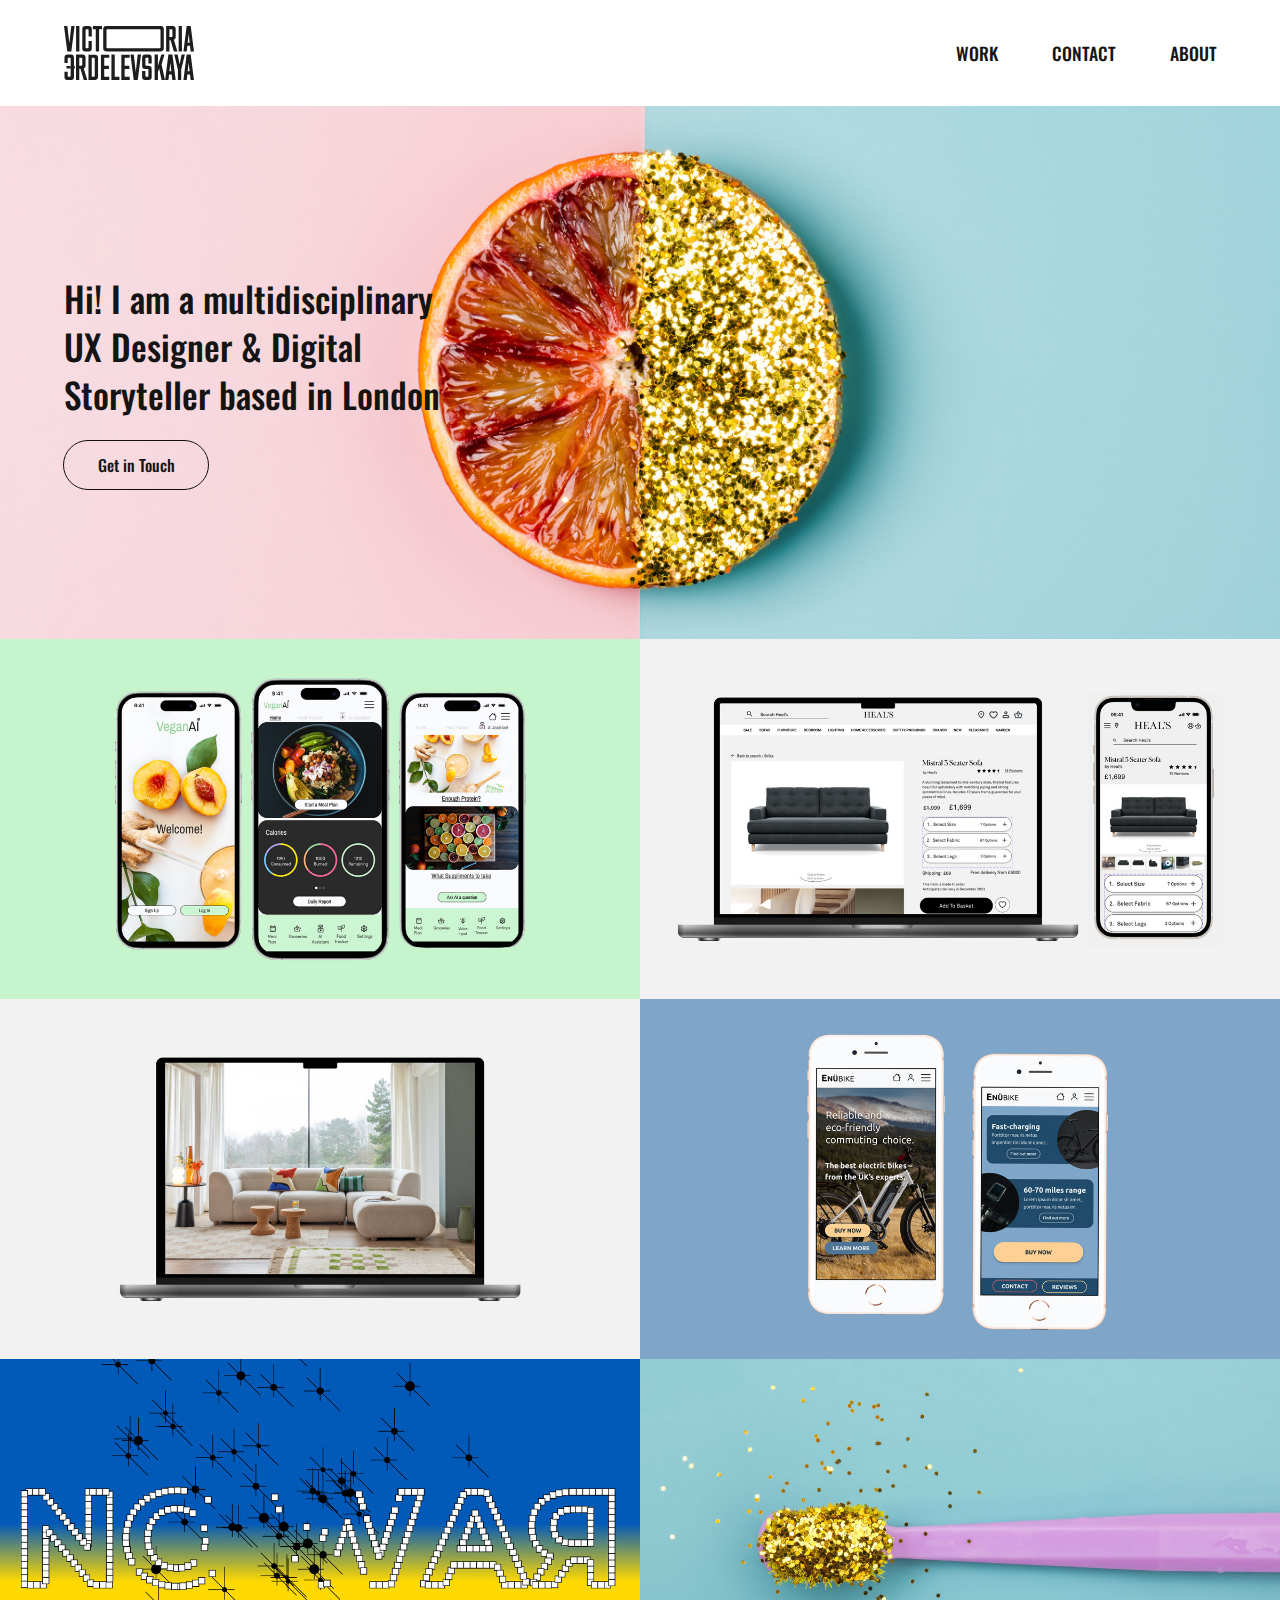
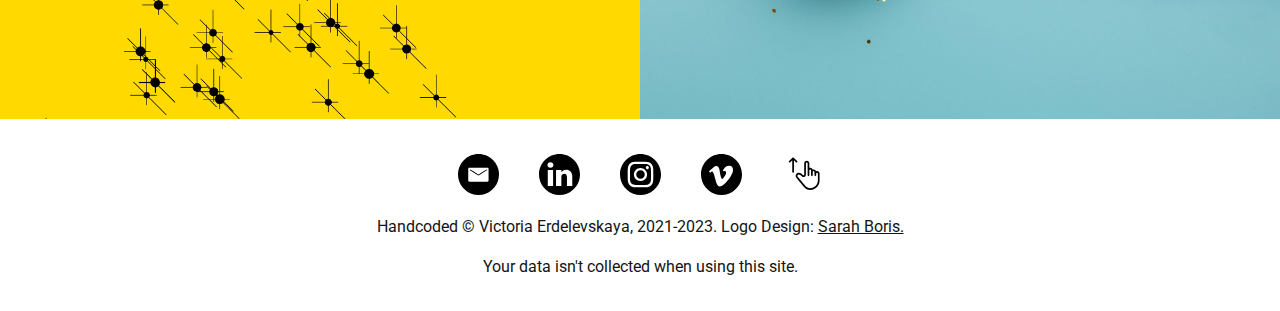
==== commit 0114062d: "updated image for heal's 3d project" ====
--- a/index.html
+++ b/index.html
@@ -115,7 +115,8 @@
         </div>
         <div class="grid-item">
           <a href="heals-3D-visualitation.html">
-            <img src="./images/Valley sofa-231.jpg" alt="3D Rendering Project for Heal's" width="auto" height="auto" />
+            <img src="./images/ThumbnailHeal'sHome.jpg" alt="3D Rendering Project for Heal's" width="auto"
+              height="auto" />
             <div class="overlay">
               <h3 class="text">
                 Heal's: furniture site <br />
--- a/css/style.css
+++ b/css/style.css
@@ -225,8 +225,10 @@
   width:9rem;
   height:3rem;
   border-radius: 24px;
-  box-shadow: -3px -3px 4px rgba(255, 255, 255, 0.2888),
-    2px 2px 5px rgba(0, 0, 0, 0.2888);
+  outline: 1px solid rgb(15, 15, 15); 
+  
+  /* box-shadow: -3px -3px 4px rgba(255, 255, 255, 0.2888), */
+ /* box-shadow: 2px 2px 2px rgba(0, 0, 0, 0.2888); */
   margin-top: 40px;
   position: absolute; /* .herobackground that contains button is set to relative and I used absolute position for the button to position it correctly especially on mobile and tablet  */
   top: 60%;
